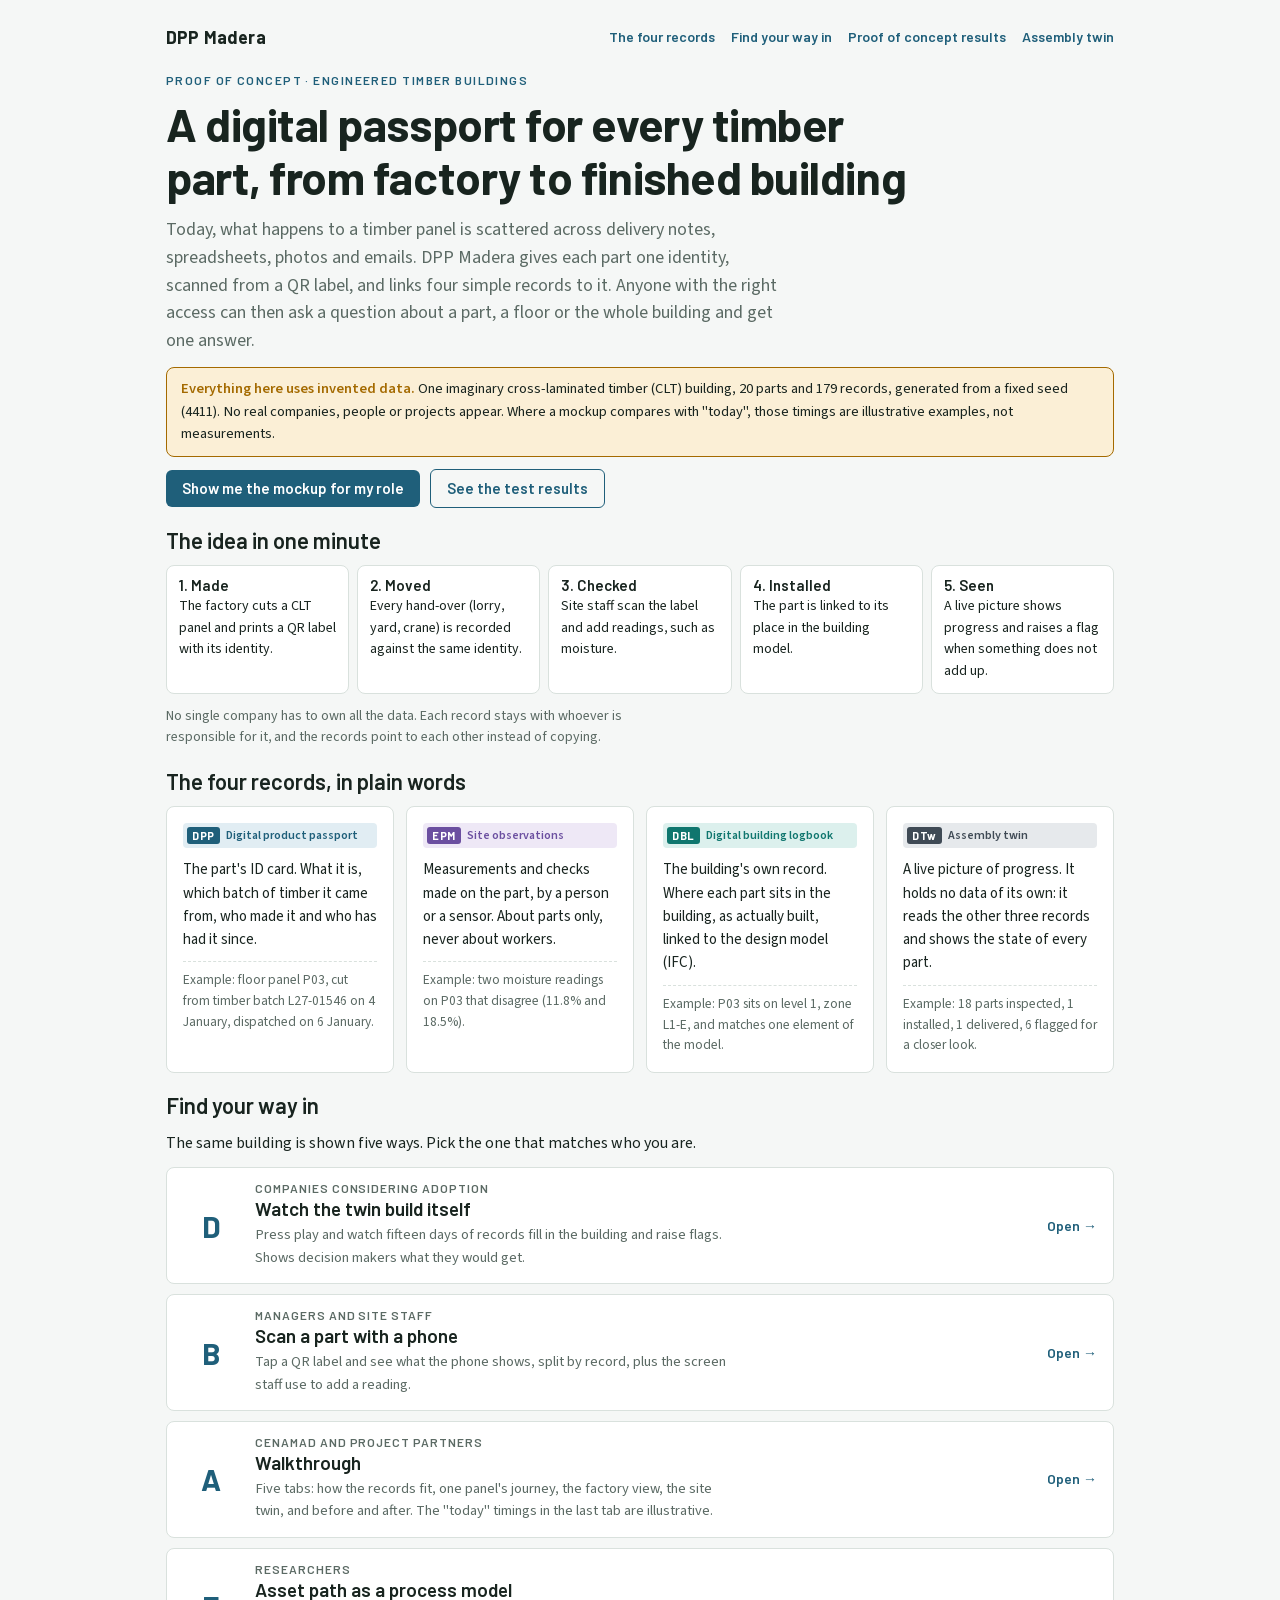
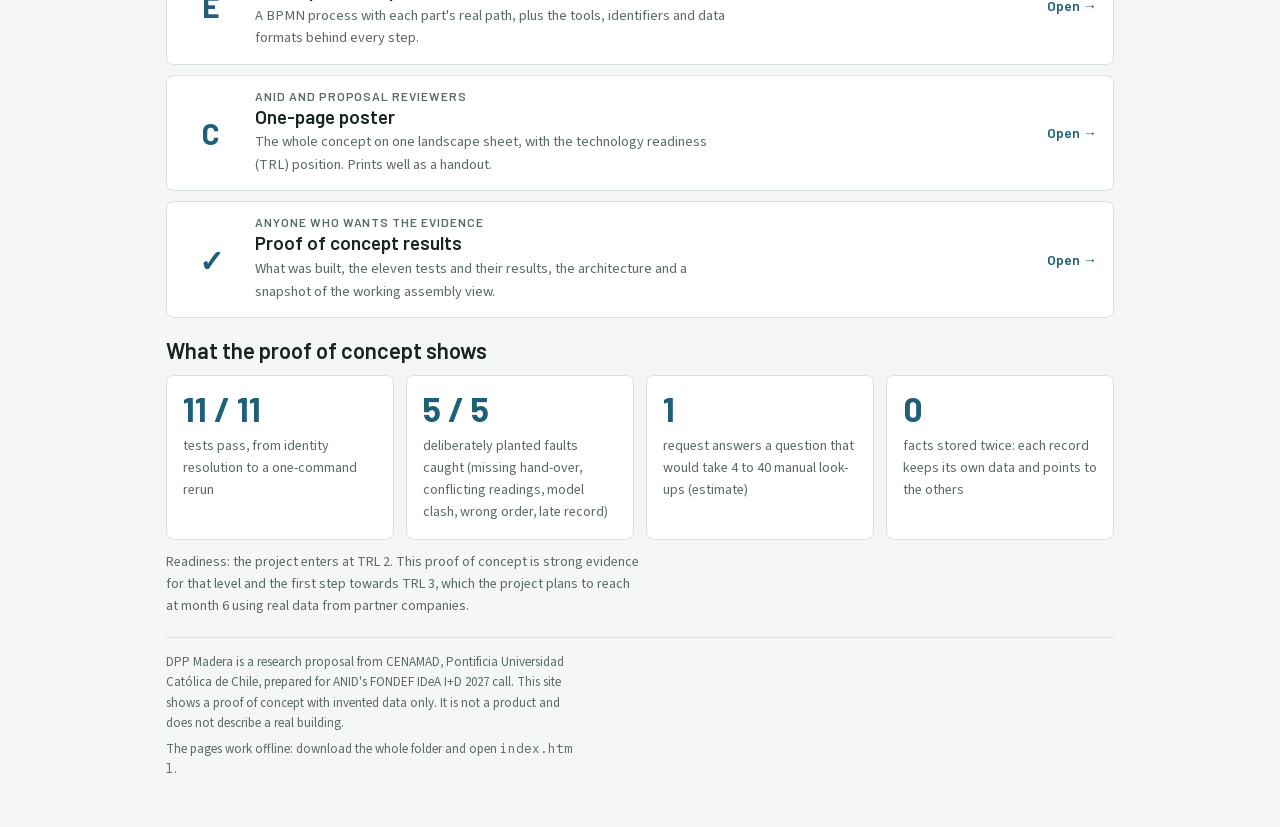
==== site/index.html @ 1c22d86d "Add static website for the PoC mockups and results (site/) Landing page explaining DPP, EPM, DBL and" ====
<!doctype html>
<html lang="en-GB">
<head>
<meta charset="utf-8">
<meta name="viewport" content="width=device-width,initial-scale=1">
<title>DPP Madera</title>
<meta name="description" content="A digital passport for every timber part: a proof of concept linking product passports, site observations, the building logbook and a simple assembly twin. Invented data.">
<link rel="stylesheet" href="assets/site.css">
</head>
<body>
<div class="wrap">

<div class="top">
  <a class="brand" href="index.html">DPP Madera</a>
  <nav aria-label="Site">
    <a href="#records">The four records</a>
    <a href="#audiences">Find your way in</a>
    <a href="poc.html">Proof of concept results</a>
    <a href="twin/index.html">Assembly twin</a>
  </nav>
</div>

<header class="hero">
  <div class="eyebrow">Proof of concept · engineered timber buildings</div>
  <h1>A digital passport for every timber part, from factory to finished building</h1>
  <p class="lede">Today, what happens to a timber panel is scattered across delivery notes, spreadsheets, photos and emails. DPP Madera gives each part one identity, scanned from a QR label, and links four simple records to it. Anyone with the right access can then ask a question about a part, a floor or the whole building and get one answer.</p>
  <div class="banner"><b>Everything here uses invented data.</b> One imaginary cross-laminated timber (CLT) building, 20 parts and 179 records, generated from a fixed seed (4411). No real companies, people or projects appear. Where a mockup compares with "today", those timings are illustrative examples, not measurements.</div>
  <div class="row">
    <a class="btn" href="#audiences">Show me the mockup for my role</a>
    <a class="btn ghost" href="poc.html">See the test results</a>
  </div>
</header>

<section aria-labelledby="idea">
  <h2 id="idea">The idea in one minute</h2>
  <div class="flow">
    <div class="step"><b>1. Made</b>The factory cuts a CLT panel and prints a QR label with its identity.</div>
    <div class="step"><b>2. Moved</b>Every hand-over (lorry, yard, crane) is recorded against the same identity.</div>
    <div class="step"><b>3. Checked</b>Site staff scan the label and add readings, such as moisture.</div>
    <div class="step"><b>4. Installed</b>The part is linked to its place in the building model.</div>
    <div class="step"><b>5. Seen</b>A live picture shows progress and raises a flag when something does not add up.</div>
  </div>
  <p class="note">No single company has to own all the data. Each record stays with whoever is responsible for it, and the records point to each other instead of copying.</p>
</section>

<section id="records" aria-labelledby="records-h">
  <h2 id="records-h">The four records, in plain words</h2>
  <div class="grid4">
    <div class="card"><span class="rec rec-dpp"><b>DPP</b>Digital product passport</span>
      <p>The part's ID card. What it is, which batch of timber it came from, who made it and who has had it since.</p>
      <p class="ex">Example: floor panel P03, cut from timber batch L27-01546 on 4 January, dispatched on 6 January.</p></div>
    <div class="card"><span class="rec rec-epm"><b>EPM</b>Site observations</span>
      <p>Measurements and checks made on the part, by a person or a sensor. About parts only, never about workers.</p>
      <p class="ex">Example: two moisture readings on P03 that disagree (11.8% and 18.5%).</p></div>
    <div class="card"><span class="rec rec-dbl"><b>DBL</b>Digital building logbook</span>
      <p>The building's own record. Where each part sits in the building, as actually built, linked to the design model (IFC).</p>
      <p class="ex">Example: P03 sits on level 1, zone L1-E, and matches one element of the model.</p></div>
    <div class="card"><span class="rec rec-dtw"><b>DTw</b>Assembly twin</span>
      <p>A live picture of progress. It holds no data of its own: it reads the other three records and shows the state of every part.</p>
      <p class="ex">Example: 18 parts inspected, 1 installed, 1 delivered, 6 flagged for a closer look.</p></div>
  </div>
</section>

<section id="audiences" aria-labelledby="aud-h">
  <h2 id="aud-h">Find your way in</h2>
  <p>The same building is shown five ways. Pick the one that matches who you are.</p>
  <div class="opts">
    <a class="opt" href="mockups/D_twin_replay.html"><span class="l">D</span><div><span class="who">Companies considering adoption</span><h2>Watch the twin build itself</h2><p>Press play and watch fifteen days of records fill in the building and raise flags. Shows decision makers what they would get.</p></div><span class="go">Open →</span></a>
    <a class="opt" href="mockups/B_scan_app.html"><span class="l">B</span><div><span class="who">Managers and site staff</span><h2>Scan a part with a phone</h2><p>Tap a QR label and see what the phone shows, split by record, plus the screen staff use to add a reading.</p></div><span class="go">Open →</span></a>
    <a class="opt" href="mockups/A_walkthrough.html"><span class="l">A</span><div><span class="who">CENAMAD and project partners</span><h2>Walkthrough</h2><p>Five tabs: how the records fit, one panel's journey, the factory view, the site twin, and before and after. The "today" timings in the last tab are illustrative.</p></div><span class="go">Open →</span></a>
    <a class="opt" href="mockups/E_asset_path_bpmn.html"><span class="l">E</span><div><span class="who">Researchers</span><h2>Asset path as a process model</h2><p>A BPMN process with each part's real path, plus the tools, identifiers and data formats behind every step.</p></div><span class="go">Open →</span></a>
    <a class="opt" href="mockups/C_poster.html"><span class="l">C</span><div><span class="who">ANID and proposal reviewers</span><h2>One-page poster</h2><p>The whole concept on one landscape sheet, with the technology readiness (TRL) position. Prints well as a handout.</p></div><span class="go">Open →</span></a>
    <a class="opt" href="poc.html"><span class="l">✓</span><div><span class="who">Anyone who wants the evidence</span><h2>Proof of concept results</h2><p>What was built, the eleven tests and their results, the architecture and a snapshot of the working assembly view.</p></div><span class="go">Open →</span></a>
  </div>
</section>

<section aria-labelledby="proof-h">
  <h2 id="proof-h">What the proof of concept shows</h2>
  <div class="grid4">
    <div class="card"><span class="stat">11 / 11</span><span>tests pass, from identity resolution to a one-command rerun</span></div>
    <div class="card"><span class="stat">5 / 5</span><span>deliberately planted faults caught (missing hand-over, conflicting readings, model clash, wrong order, late record)</span></div>
    <div class="card"><span class="stat">1</span><span>request answers a question that would take 4 to 40 manual look-ups (estimate)</span></div>
    <div class="card"><span class="stat">0</span><span>facts stored twice: each record keeps its own data and points to the others</span></div>
  </div>
  <p class="note">Readiness: the project enters at TRL 2. This proof of concept is strong evidence for that level and the first step towards TRL 3, which the project plans to reach at month 6 using real data from partner companies.</p>
</section>

<footer>
  <p>DPP Madera is a research proposal from CENAMAD, Pontificia Universidad Católica de Chile, prepared for ANID's FONDEF IDeA I+D 2027 call. This site shows a proof of concept with invented data only. It is not a product and does not describe a real building.</p>
  <p>The pages work offline: download the whole folder and open <span class="mono">index.html</span>.</p>
</footer>
</div>
</body>
</html>
---- site/assets/site.css ----
@font-face {
  font-family: 'Barlow';
  font-style: normal;
  font-weight: 500;
  font-display: swap;
  src: url([data-uri]) format('woff2');
  unicode-range: U+0000-00FF, U+0131, U+0152-0153, U+02BB-02BC, U+02C6, U+02DA, U+02DC, U+0304, U+0308, U+0329, U+2000-206F, U+20AC, U+2122, U+2191, U+2193, U+2212, U+2215, U+FEFF, U+FFFD;
}
@font-face {
  font-family: 'Barlow';
  font-style: normal;
  font-weight: 600;
  font-display: swap;
  src: url([data-uri]) format('woff2');
  unicode-range: U+0000-00FF, U+0131, U+0152-0153, U+02BB-02BC, U+02C6, U+02DA, U+02DC, U+0304, U+0308, U+0329, U+2000-206F, U+20AC, U+2122, U+2191, U+2193, U+2212, U+2215, U+FEFF, U+FFFD;
}
@font-face {
  font-family: 'Barlow';
  font-style: normal;
  font-weight: 700;
  font-display: swap;
  src: url([data-uri]) format('woff2');
  unicode-range: U+0000-00FF, U+0131, U+0152-0153, U+02BB-02BC, U+02C6, U+02DA, U+02DC, U+0304, U+0308, U+0329, U+2000-206F, U+20AC, U+2122, U+2191, U+2193, U+2212, U+2215, U+FEFF, U+FFFD;
}
@font-face {
  font-family: 'IBM Plex Mono';
  font-style: normal;
  font-weight: 400;
  font-display: swap;
  src: url([data-uri]) format('woff2');
  unicode-range: U+0000-00FF, U+0131, U+0152-0153, U+02BB-02BC, U+02C6, U+02DA, U+02DC, U+0304, U+0308, U+0329, U+2000-206F, U+20AC, U+2122, U+2191, U+2193, U+2212, U+2215, U+FEFF, U+FFFD;
}
@font-face {
  font-family: 'IBM Plex Mono';
  font-style: normal;
  font-weight: 500;
  font-display: swap;
  src: url([data-uri]) format('woff2');
  unicode-range: U+0000-00FF, U+0131, U+0152-0153, U+02BB-02BC, U+02C6, U+02DA, U+02DC, U+0304, U+0308, U+0329, U+2000-206F, U+20AC, U+2122, U+2191, U+2193, U+2212, U+2215, U+FEFF, U+FFFD;
}
@font-face {
  font-family: 'Source Sans 3';
  font-style: normal;
  font-weight: 400;
  font-display: swap;
  src: url([data-uri]) format('woff2');
  unicode-range: U+0000-00FF, U+0131, U+0152-0153, U+02BB-02BC, U+02C6, U+02DA, U+02DC, U+0304, U+0308, U+0329, U+2000-206F, U+20AC, U+2122, U+2191, U+2193, U+2212, U+2215, U+FEFF, U+FFFD;
}
@font-face {
  font-family: 'Source Sans 3';
  font-style: normal;
  font-weight: 600;
  font-display: swap;
  src: url([data-uri]) format('woff2');
  unicode-range: U+0000-00FF, U+0131, U+0152-0153, U+02BB-02BC, U+02C6, U+02DA, U+02DC, U+0304, U+0308, U+0329, U+2000-206F, U+20AC, U+2122, U+2191, U+2193, U+2212, U+2215, U+FEFF, U+FFFD;
}
*,*::before,*::after{box-sizing:border-box}
body{margin:0}
img{max-width:100%}
:root{
  --bg:#f5f7f6; --surface:#ffffff; --ink:#18241f; --muted:#5b6a64; --line:#d9e1dd;
  --accent:#1f5f7a; --accent-soft:#e3eef3;
  --dpp:#1f5f7a; --dpp-soft:#e1edf3; --epm:#6b4fa0; --epm-soft:#eee8f6; --dbl:#0f766e; --dbl-soft:#dcf0ed; --dtw:#3f4a55; --dtw-soft:#e6e9ec;
  --ok:#2f7d4f; --ok-soft:#e2f1e7; --warn:#a46a00; --warn-soft:#fbefd6; --bad:#b3362c; --bad-soft:#f8e1de;
  --s-planned:#e7ecea; --s-made:#d6e3ea; --s-move:#b9d3e0; --s-site:#8fbad0; --s-installed:#4f8fae; --s-inspected:#2f7d4f;
  --display:"Barlow","Arial Narrow",Arial,sans-serif; --body:"Source Sans 3","Segoe UI",Helvetica,Arial,sans-serif; --mono:"IBM Plex Mono",ui-monospace,Menlo,Consolas,monospace;
}
@media (prefers-color-scheme:dark){:root:not([data-theme="light"]){
  --bg:#111816; --surface:#18211e; --ink:#e4ece8; --muted:#9aaba4; --line:#2c3833;
  --accent:#7cb8d3; --accent-soft:#1c2f37;
  --dpp:#7cb8d3; --dpp-soft:#1c2f37; --epm:#b9a1e6; --epm-soft:#2a2238; --dbl:#5fcfc2; --dbl-soft:#16322f; --dtw:#b7c2cc; --dtw-soft:#262d33;
  --ok:#6cc08b; --ok-soft:#1b3125; --warn:#e2b04f; --warn-soft:#3a2d12; --bad:#ef8a7f; --bad-soft:#3d1f1c;
  --s-planned:#26302c; --s-made:#2a3b44; --s-move:#2f4e5e; --s-site:#3a6b83; --s-installed:#4f8fae; --s-inspected:#3f9a63; color-scheme:dark}}
:root[data-theme="dark"]{
  --bg:#111816; --surface:#18211e; --ink:#e4ece8; --muted:#9aaba4; --line:#2c3833;
  --accent:#7cb8d3; --accent-soft:#1c2f37;
  --dpp:#7cb8d3; --dpp-soft:#1c2f37; --epm:#b9a1e6; --epm-soft:#2a2238; --dbl:#5fcfc2; --dbl-soft:#16322f; --dtw:#b7c2cc; --dtw-soft:#262d33;
  --ok:#6cc08b; --ok-soft:#1b3125; --warn:#e2b04f; --warn-soft:#3a2d12; --bad:#ef8a7f; --bad-soft:#3d1f1c;
  --s-planned:#26302c; --s-made:#2a3b44; --s-move:#2f4e5e; --s-site:#3a6b83; --s-installed:#4f8fae; --s-inspected:#3f9a63; color-scheme:dark}
[hidden]{display:none!important}
body{background:var(--bg);color:var(--ink);font:16px/1.55 var(--body)}
h1,h2,h3{font-family:var(--display);line-height:1.15;text-wrap:balance;margin:0}
h1{font-size:clamp(28px,4.4vw,40px);font-weight:700;letter-spacing:-.01em}
h2{font-size:22px;font-weight:600} h3{font-size:17px;font-weight:600}
p{margin:0;max-width:68ch}
.eyebrow{font:600 12px/1 var(--display);letter-spacing:.12em;text-transform:uppercase;color:var(--accent)}
.lede{color:var(--muted);font-size:18px}
.note{font-size:14px;color:var(--muted)}
.mono{font-family:var(--mono);font-size:12.5px;word-break:break-all}
a:focus-visible,button:focus-visible,input:focus-visible{outline:2px solid var(--accent);outline-offset:2px;border-radius:2px}
.rec{display:inline-flex;align-items:center;gap:6px;font:600 12px/1 var(--body);padding:4px 7px 4px 4px;border-radius:4px;white-space:nowrap;vertical-align:middle}
.rec b{font:700 11px/1 var(--display);letter-spacing:.06em;color:var(--surface);padding:3px 5px;border-radius:3px}
.rec.solo{padding:2px} .rec.solo b{font-size:10px}
.rec-dpp{background:var(--dpp-soft);color:var(--dpp)} .rec-dpp b{background:var(--dpp)}
.rec-epm{background:var(--epm-soft);color:var(--epm)} .rec-epm b{background:var(--epm)}
.rec-dbl{background:var(--dbl-soft);color:var(--dbl)} .rec-dbl b{background:var(--dbl)}
.rec-dtw{background:var(--dtw-soft);color:var(--dtw)} .rec-dtw b{background:var(--dtw)}
.legend4{display:grid;grid-template-columns:repeat(4,minmax(0,1fr));gap:8px;background:var(--surface);border:1px solid var(--line);border-radius:8px;padding:10px}
.legend4 div{display:flex;flex-direction:column;gap:4px;font-size:13px;color:var(--muted);line-height:1.35;min-width:0}
.legend4 .rec{align-self:flex-start}
.badge{display:inline-flex;align-items:center;gap:6px;font:600 12px/1 var(--body);padding:5px 8px;border-radius:99px;white-space:nowrap}
.b-ok{background:var(--ok-soft);color:var(--ok)} .b-warn{background:var(--warn-soft);color:var(--warn)} .b-bad{background:var(--bad-soft);color:var(--bad)} .b-info{background:var(--accent-soft);color:var(--accent)}
.card{background:var(--surface);border:1px solid var(--line);border-radius:8px;padding:16px;display:flex;flex-direction:column;gap:10px;min-width:0}
.qr{background:#fff;padding:5px;border-radius:4px;border:1px solid var(--line);flex:none;display:inline-block;line-height:0}
.qr svg{display:block} .qr path{fill:#111}
.chip{width:48px;height:48px;border-radius:6px;background:repeating-linear-gradient(90deg,#c9a26b 0 6px,#b98f58 6px 7px,#d1ac77 7px 13px);display:grid;place-items:center;font:700 14px/1 var(--display);color:#2a1d0c;flex:none}
footer{border-top:1px solid var(--line);padding-top:14px;display:flex;flex-direction:column;gap:6px;font-size:13px;color:var(--muted)}
@media (max-width:820px){.legend4{grid-template-columns:repeat(2,minmax(0,1fr))}}
@media (prefers-reduced-motion:reduce){*{transition:none!important;animation:none!important}}

/* Layout: a short chooser. One row per audience, each pointing to the mockup made for it. */
.wrap{max-width:980px;margin:0 auto;padding-left:max(16px,env(safe-area-inset-left,0px));padding-right:max(16px,env(safe-area-inset-right,0px));padding-block:28px 48px;display:flex;flex-direction:column;gap:20px}
.opts{display:flex;flex-direction:column;gap:10px}
.opt{display:grid;grid-template-columns:56px minmax(0,1fr) auto;gap:16px;align-items:center;background:var(--surface);border:1px solid var(--line);border-radius:8px;padding:14px 16px;text-decoration:none;color:var(--ink)}
.opt:hover{border-color:var(--accent)}
.opt .l{font:700 30px/1 var(--display);color:var(--accent);text-align:center}
.opt h2{font-size:19px} .opt p{color:var(--muted);font-size:14.5px}
.opt .who{font:600 12px/1 var(--display);letter-spacing:.08em;text-transform:uppercase;color:var(--muted)}
.opt .go{font:600 14px/1 var(--display);color:var(--accent);white-space:nowrap}
.opt>div{display:flex;flex-direction:column;gap:4px;min-width:0}
@media (max-width:560px){.opt{grid-template-columns:40px minmax(0,1fr)} .opt .go{grid-column:2}}

/* Site pages (landing, results). Shares the tokens above with the mockups. */
.top{display:flex;justify-content:space-between;align-items:center;gap:12px;flex-wrap:wrap;font:600 14px/1 var(--display)}
.top a{color:var(--accent);text-decoration:none}
.top nav{display:flex;gap:16px;flex-wrap:wrap}
.brand{font:700 18px/1 var(--display);color:var(--ink)!important;letter-spacing:.01em}
.hero{display:flex;flex-direction:column;gap:12px;padding-top:8px}
.hero h1{font-size:clamp(30px,5vw,46px)}
.banner{background:var(--warn-soft);color:var(--ink);border:1px solid var(--warn);border-radius:8px;padding:10px 14px;font-size:14.5px}
.banner b{color:var(--warn)}
section{display:flex;flex-direction:column;gap:12px}
.grid2{display:grid;grid-template-columns:repeat(2,minmax(0,1fr));gap:12px}
.grid4{display:grid;grid-template-columns:repeat(4,minmax(0,1fr));gap:12px}
.grid3{display:grid;grid-template-columns:repeat(3,minmax(0,1fr));gap:12px}
.card p{font-size:15px}
.card .ex{font-size:13.5px;color:var(--muted);border-top:1px dashed var(--line);padding-top:8px}
.stat{font:700 34px/1 var(--display);color:var(--accent)}
.stat+span{font-size:14px;color:var(--muted)}
.btn{display:inline-block;background:var(--accent);color:var(--surface);text-decoration:none;font:600 15px/1 var(--display);padding:11px 16px;border-radius:6px}
.btn.ghost{background:transparent;color:var(--accent);border:1px solid var(--accent)}
.row{display:flex;gap:10px;flex-wrap:wrap;align-items:center}
.flow{display:flex;align-items:stretch;gap:8px;flex-wrap:wrap}
.flow .step{flex:1 1 140px;background:var(--surface);border:1px solid var(--line);border-radius:8px;padding:10px 12px;font-size:14px}
.flow .step b{display:block;font:600 15px/1.2 var(--display);margin-bottom:2px}
table{border-collapse:collapse;width:100%;font-size:14.5px;background:var(--surface);border:1px solid var(--line);border-radius:8px;overflow:hidden}
th,td{text-align:left;padding:8px 10px;border-bottom:1px solid var(--line);vertical-align:top}
th{font:600 13px/1.2 var(--display);letter-spacing:.04em;text-transform:uppercase;color:var(--muted);background:var(--bg)}
.tablewrap{overflow-x:auto}
figure{margin:0;background:#fff;border:1px solid var(--line);border-radius:8px;padding:12px}
figure img{display:block;margin:0 auto}
figcaption{font-size:13.5px;color:#4a5752;margin-top:8px}
@media (max-width:820px){.grid4{grid-template-columns:repeat(2,minmax(0,1fr))}.grid3{grid-template-columns:minmax(0,1fr)}}
@media (max-width:560px){.grid2,.grid4{grid-template-columns:minmax(0,1fr)}}
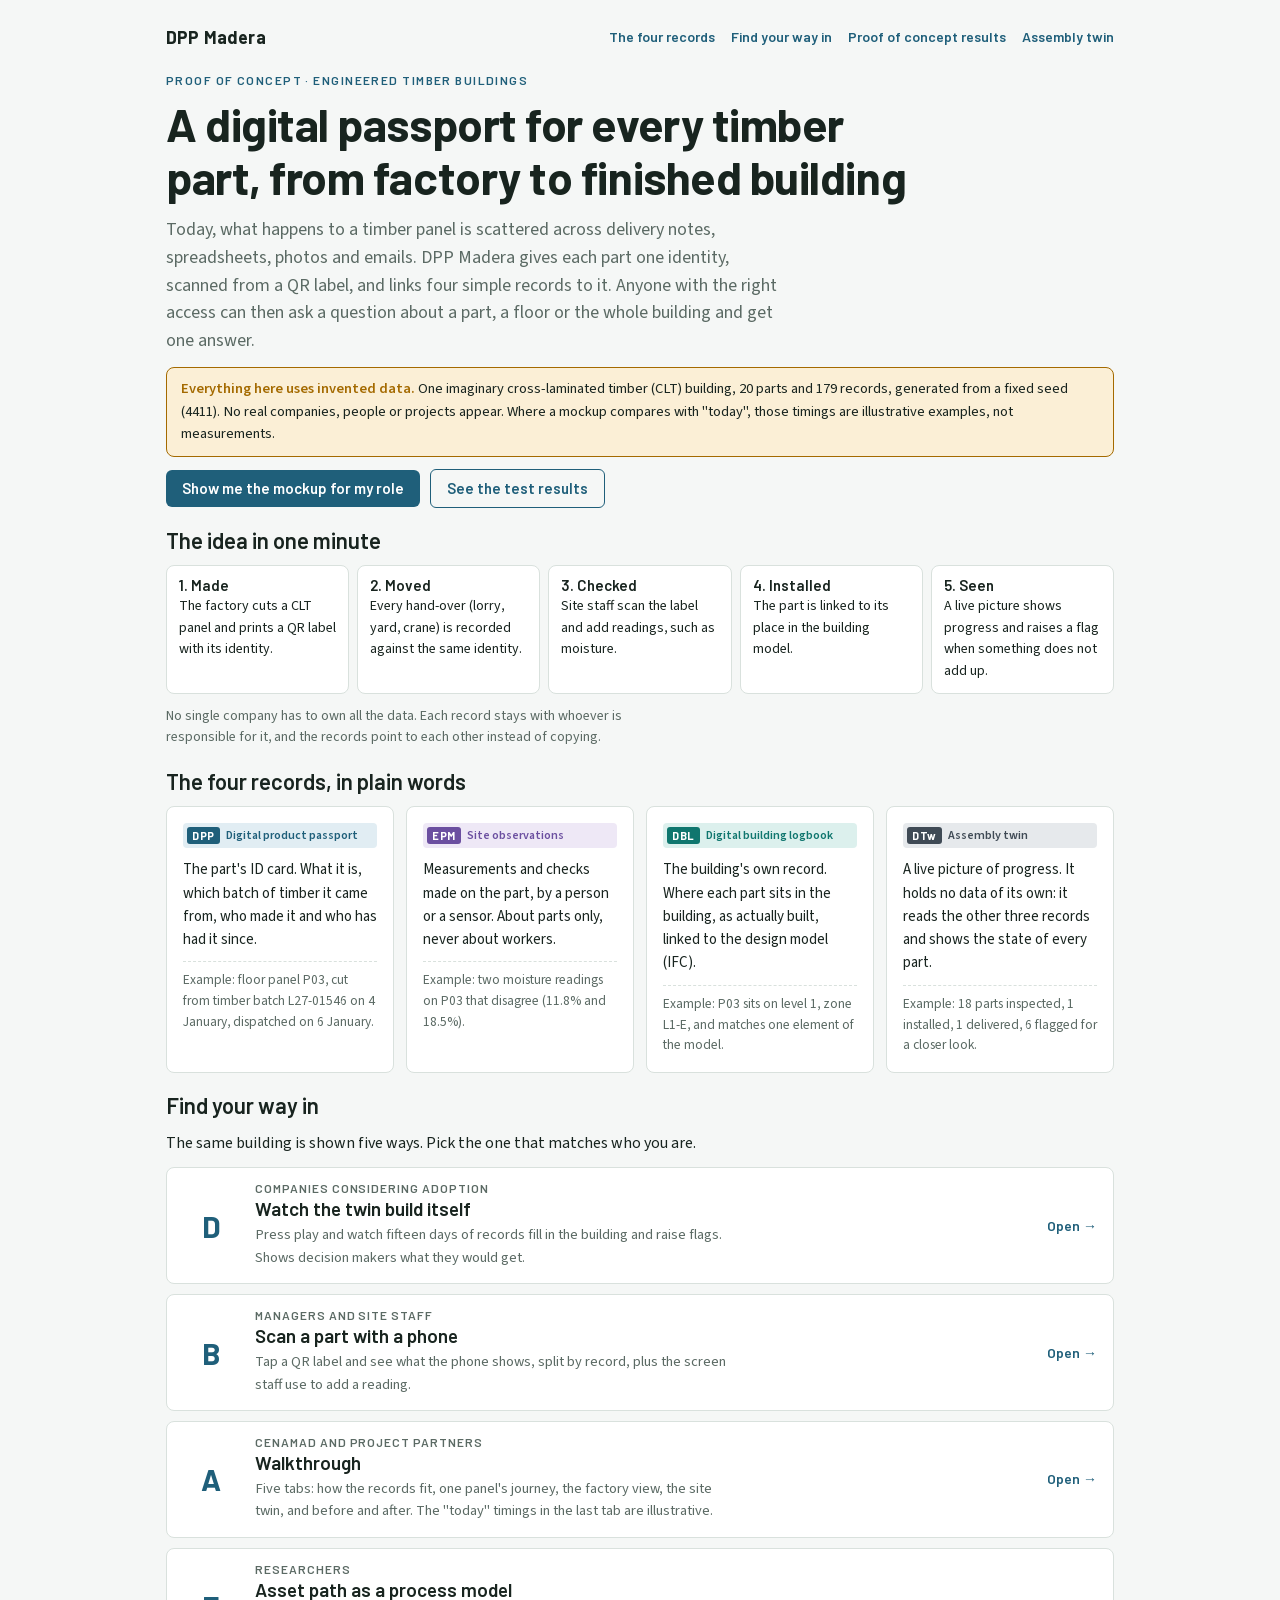
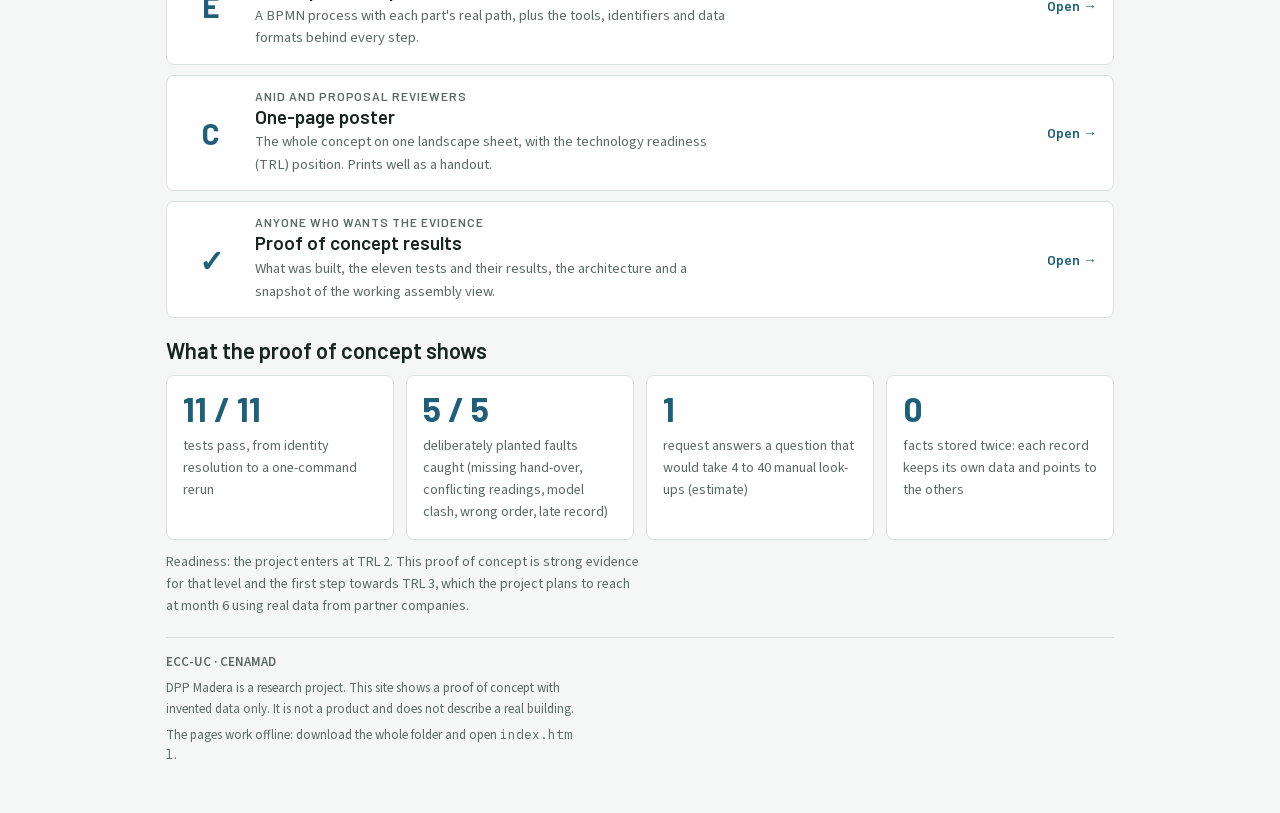
==== commit 43e97229: "Site footer: ECC-UC and CENAMAD, no call reference Co-Authored-By: Claude Opus 5.5 <noreply@anthropi" ====
--- a/site/index.html
+++ b/site/index.html
@@ -86,7 +86,8 @@
 </section>
 
 <footer>
-  <p>DPP Madera is a research proposal from CENAMAD, Pontificia Universidad Católica de Chile, prepared for ANID's FONDEF IDeA I+D 2027 call. This site shows a proof of concept with invented data only. It is not a product and does not describe a real building.</p>
+  <p><b>ECC-UC · CENAMAD</b></p>
+  <p>DPP Madera is a research project. This site shows a proof of concept with invented data only. It is not a product and does not describe a real building.</p>
   <p>The pages work offline: download the whole folder and open <span class="mono">index.html</span>.</p>
 </footer>
 </div>
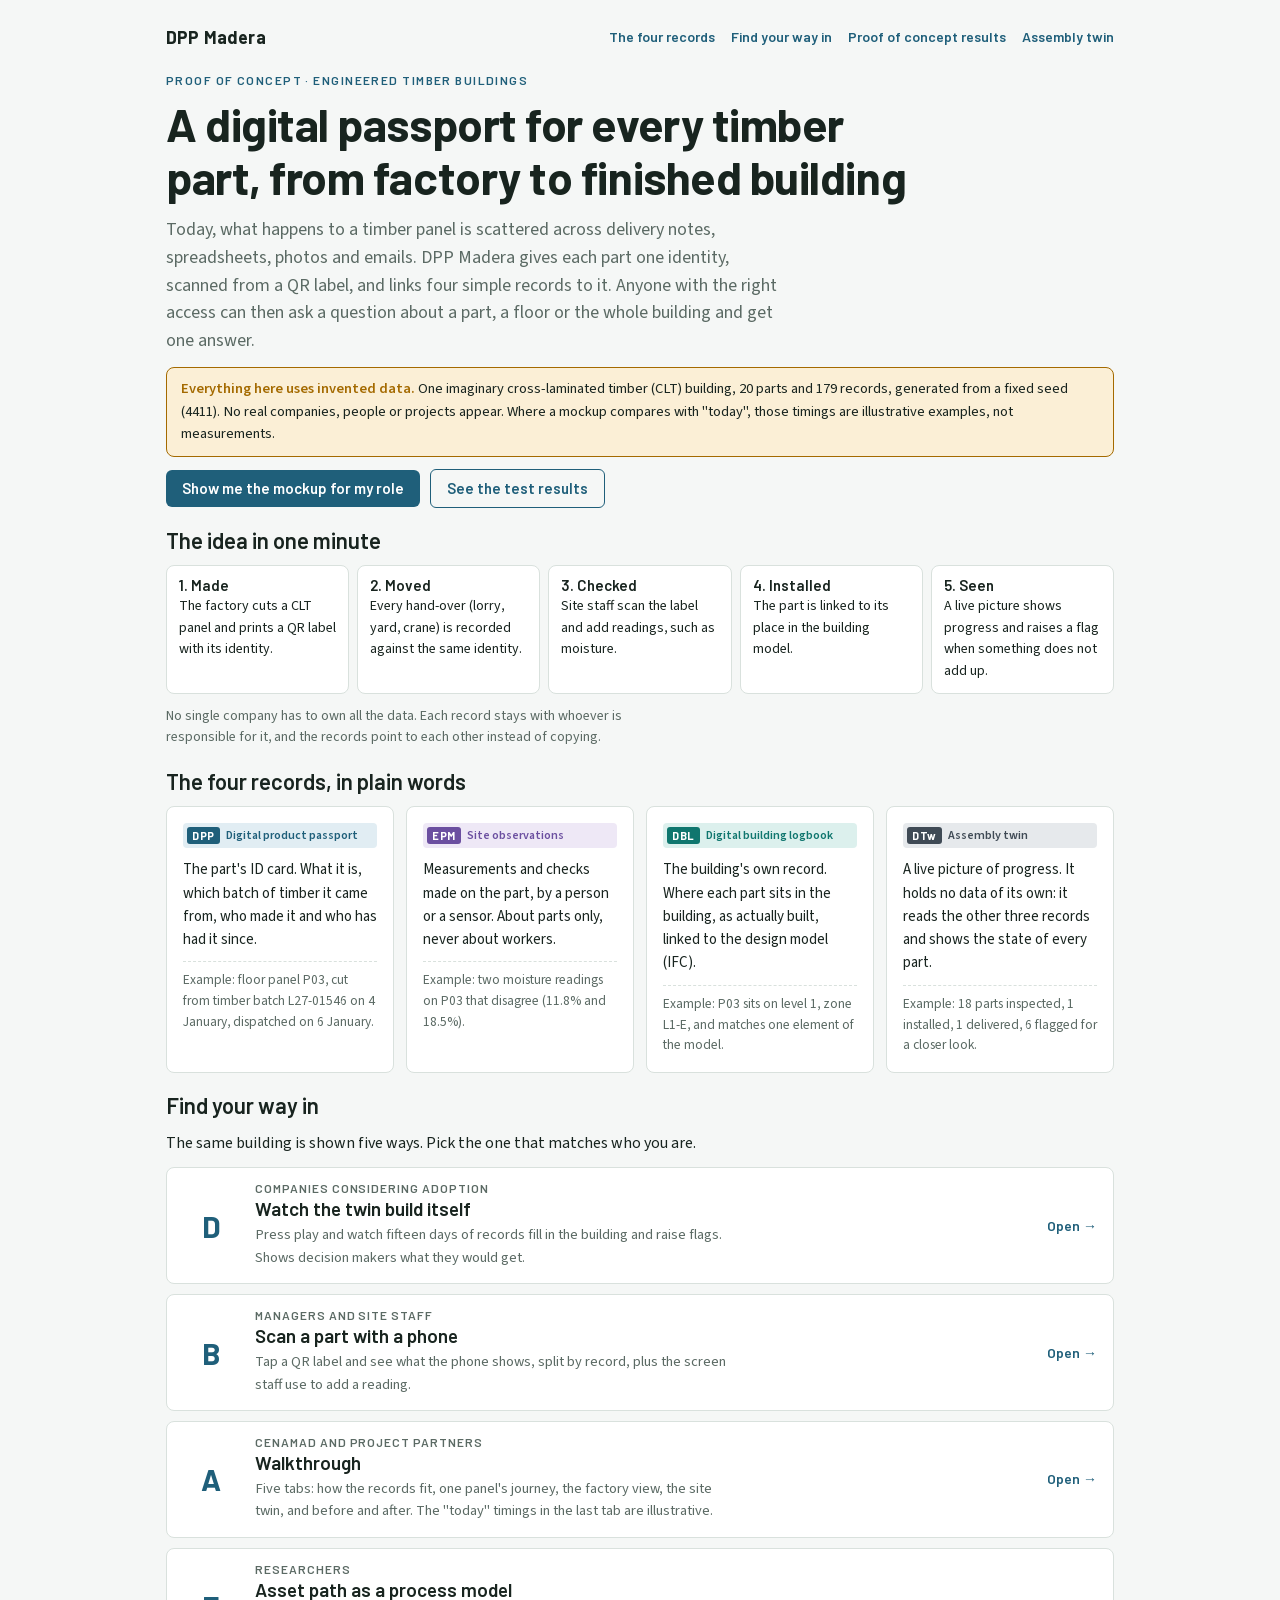
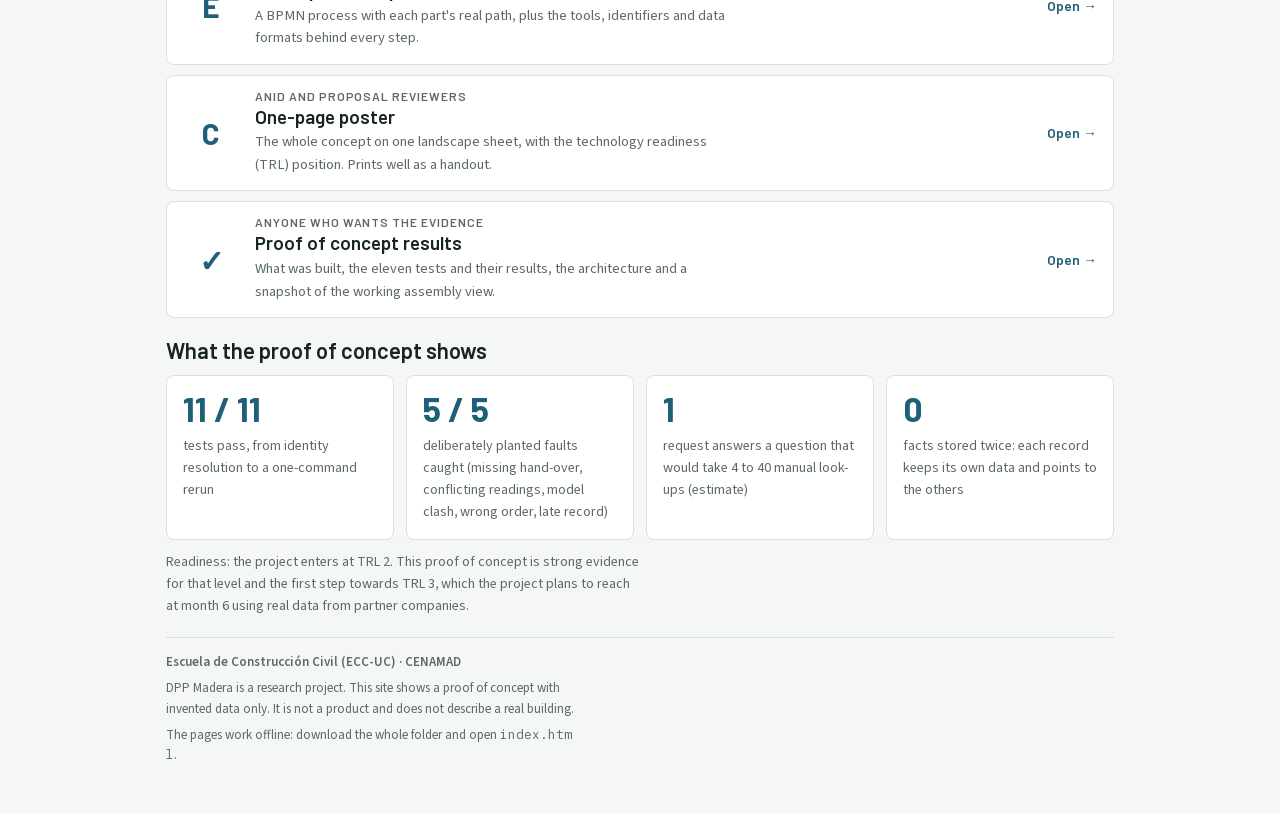
==== commit efd4e213: "Site footer: spell out Escuela de Construcción Civil Co-Authored-By: Claude Opus 5.5 <noreply@anthro" ====
--- a/site/index.html
+++ b/site/index.html
@@ -86,7 +86,7 @@
 </section>
 
 <footer>
-  <p><b>ECC-UC · CENAMAD</b></p>
+  <p><b>Escuela de Construcción Civil (ECC-UC) · CENAMAD</b></p>
   <p>DPP Madera is a research project. This site shows a proof of concept with invented data only. It is not a product and does not describe a real building.</p>
   <p>The pages work offline: download the whole folder and open <span class="mono">index.html</span>.</p>
 </footer>
